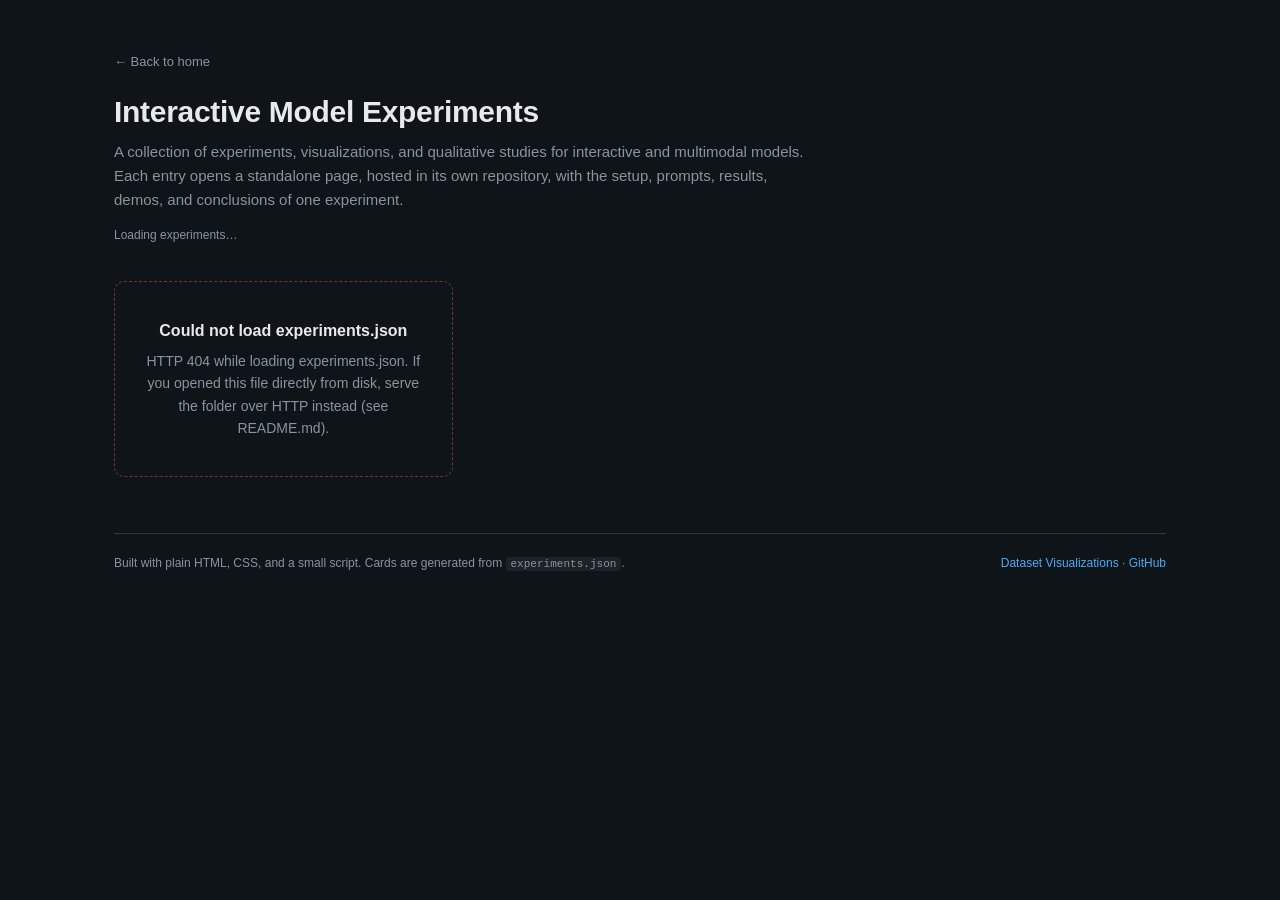
==== index.html @ 6265938a "Interactive Model Experiments panel: standalone repo, one Pages site per experiment Co-Authored-By: " ====
<!DOCTYPE html>
<html lang="en">
<head>
<meta charset="UTF-8">
<meta name="viewport" content="width=device-width, initial-scale=1">
<title>Interactive Model Experiments — Jianxu</title>
<meta name="description" content="A collection of experiments, visualizations, and qualitative studies for interactive and multimodal models.">
<link rel="stylesheet" href="style.css">
</head>
<body>
<div class="wrap">
  <header class="page-header">
    <a href="https://jxb1st.github.io/" class="back-link">← Back to home</a>
    <h1>Interactive Model Experiments</h1>
    <p class="tagline">
      A collection of experiments, visualizations, and qualitative studies for interactive and
      multimodal models. Each entry opens a standalone page, hosted in its own repository, with the setup, prompts,
      results, demos, and conclusions of one experiment.
    </p>
    <p class="panel-meta" id="experiment-count">Loading experiments…</p>
  </header>

  <section class="grid" id="experiment-grid" aria-live="polite">
    <noscript>
      <div class="error-state">
        <strong>JavaScript is required</strong>
        The experiment list is generated from <code>experiments.json</code> at load time.
      </div>
    </noscript>
  </section>

  <div class="empty-state" id="empty-state" hidden>
    <strong>No experiments yet</strong>
    Add an entry to <code>experiments.json</code> pointing at the experiment's own GitHub Pages site.
    See <code>README.md</code> in this repository for the schema.
  </div>

  <footer class="page-footer">
    <span>Built with plain HTML, CSS, and a small script. Cards are generated from <code>experiments.json</code>.</span>
    <span><a href="https://jxb1st.github.io/datasets/">Dataset Visualizations</a> · <a href="https://github.com/jxb1st">GitHub</a></span>
  </footer>
</div>
<script src="script.js"></script>
</body>
</html>
---- style.css ----
/* Interactive Model Experiments — shared stylesheet for the panel (index.html)
   and for every experiment page (experiments/<slug>/index.html).
   Palette matches /datasets/ so the two panels read as one site. */

:root {
  --bg: #0f1419;
  --panel: #1a2129;
  --panel-2: #141b22;
  --border: #2d3640;
  --text: #e6e9ed;
  --muted: #8a949e;
  --accent: #4dabf7;
  --good: #51cf66;
  --warn: #ffa94d;
  --bad: #ff6b6b;
  --purple: #b197fc;
  --highlight: #ffd43b;
  --mono: ui-monospace, SFMono-Regular, Menlo, Consolas, "Liberation Mono", monospace;
  --sans: -apple-system, BlinkMacSystemFont, "Segoe UI", Helvetica, Arial, sans-serif;
}

* { box-sizing: border-box; }
html { color-scheme: dark; }
body {
  margin: 0;
  font-family: var(--sans);
  background: var(--bg);
  color: var(--text);
  line-height: 1.6;
  -webkit-text-size-adjust: 100%;
}
a { color: var(--accent); }
img, video { max-width: 100%; height: auto; }
.wrap { max-width: 1100px; margin: 0 auto; padding: 48px 24px 80px; }

/* ---------- Header / navigation ---------- */
header.page-header { margin-bottom: 36px; }
.back-link {
  display: inline-block;
  font-size: 13px;
  color: var(--muted);
  text-decoration: none;
  margin-bottom: 20px;
}
.back-link:hover { color: var(--accent); }
h1 {
  margin: 0 0 10px;
  font-size: 30px;
  font-weight: 700;
  letter-spacing: -0.3px;
  line-height: 1.25;
  text-wrap: balance;
}
.tagline { margin: 0; color: var(--muted); font-size: 15px; max-width: 700px; }
.panel-meta { margin-top: 14px; font-size: 12px; color: var(--muted); }

/* ---------- Experiment cards (panel) ---------- */
.grid {
  display: grid;
  grid-template-columns: repeat(auto-fill, minmax(320px, 1fr));
  gap: 18px;
}
.card {
  background: var(--panel);
  border: 1px solid var(--border);
  border-radius: 10px;
  padding: 20px;
  display: flex;
  flex-direction: column;
  min-height: 220px;
  min-width: 0;
  transition: transform 0.12s ease, border-color 0.12s ease;
  text-decoration: none;
  color: inherit;
  position: relative;
  overflow: hidden;
}
.card:hover { border-color: var(--accent); transform: translateY(-2px); }
.card:focus-visible { outline: 2px solid var(--accent); outline-offset: 2px; }
.card-head { display: flex; align-items: center; gap: 10px; margin-bottom: 8px; }
.card-icon {
  width: 36px; height: 36px; flex-shrink: 0;
  display: inline-flex; align-items: center; justify-content: center;
  border-radius: 8px;
  background: rgba(77, 171, 247, 0.1);
  color: var(--accent);
  font-size: 15px; font-weight: 700; letter-spacing: 0.2px;
}
.card-icon.c1 { background: rgba(77, 171, 247, 0.12); color: #4dabf7; }
.card-icon.c2 { background: rgba(177, 151, 252, 0.12); color: #b197fc; }
.card-icon.c3 { background: rgba(81, 207, 102, 0.12); color: #51cf66; }
.card-icon.c4 { background: rgba(255, 169, 77, 0.12); color: #ffa94d; }
.card-icon.c5 { background: rgba(38, 198, 218, 0.12); color: #26c6da; }
.card-icon.c6 { background: rgba(255, 107, 107, 0.12); color: #ff8a65; }
.card h2 { margin: 0; font-size: 17px; font-weight: 600; color: var(--text); line-height: 1.35; }
.card p { margin: 0 0 14px; font-size: 13px; color: var(--muted); flex: 1; }
.card-meta {
  display: flex; flex-wrap: wrap; gap: 6px 12px; align-items: center;
  font-size: 12px; color: var(--muted); margin-bottom: 10px;
}
.card-stats { display: flex; gap: 14px; flex-wrap: wrap; font-size: 12px; color: var(--muted); margin-bottom: 12px; }
.card-stats strong { color: var(--text); font-weight: 600; }
.card-tags { display: flex; gap: 6px; flex-wrap: wrap; margin-bottom: 12px; }
.tag {
  display: inline-block; padding: 2px 8px; border-radius: 10px;
  font-size: 11px; font-weight: 500;
  background: rgba(77, 171, 247, 0.12); color: var(--accent);
  border: 1px solid rgba(77, 171, 247, 0.25);
}
.card-cta { display: inline-flex; align-items: center; gap: 4px; color: var(--accent); font-size: 13px; font-weight: 500; margin-top: auto; }
.card-cta::after { content: "→"; transition: transform 0.12s; }
.card:hover .card-cta::after { transform: translateX(3px); }

/* status pill: shared by cards and experiment headers */
.status {
  display: inline-block; padding: 1px 8px; border-radius: 10px;
  font-size: 11px; font-weight: 600; letter-spacing: 0.3px; text-transform: uppercase;
  border: 1px solid var(--border); color: var(--muted); background: var(--panel-2);
}
.status.completed { color: var(--good); border-color: rgba(81, 207, 102, 0.35); background: rgba(81, 207, 102, 0.08); }
.status.in-progress, .status.running { color: var(--warn); border-color: rgba(255, 169, 77, 0.35); background: rgba(255, 169, 77, 0.08); }
.status.planned { color: var(--muted); }
.status.failed { color: var(--bad); border-color: rgba(255, 107, 107, 0.35); background: rgba(255, 107, 107, 0.08); }
.undated { color: var(--warn); }
.demo-badge {
  position: absolute; top: 14px; right: 14px;
  font-size: 10px; font-weight: 700; text-transform: uppercase; letter-spacing: 0.5px;
  color: var(--highlight); background: var(--bg); padding: 2px 8px; border-radius: 10px;
  border: 1px solid rgba(255, 212, 59, 0.4);
}

/* empty / error states */
.empty-state, .error-state {
  border: 1px dashed var(--border); border-radius: 10px; padding: 36px 24px;
  text-align: center; color: var(--muted); font-size: 14px;
}
.empty-state strong, .error-state strong { display: block; color: var(--text); font-size: 16px; margin-bottom: 6px; }
.empty-state code, .error-state code { font-family: var(--mono); font-size: 12.5px; color: var(--text); }
.error-state { border-color: rgba(255, 107, 107, 0.4); }

/* ---------- Footer ---------- */
footer.page-footer {
  margin-top: 56px; padding-top: 20px; border-top: 1px solid var(--border);
  color: var(--muted); font-size: 12px;
  display: flex; justify-content: space-between; flex-wrap: wrap; gap: 8px;
}
footer.page-footer a { color: var(--accent); text-decoration: none; }
footer.page-footer a:hover { text-decoration: underline; }

/* =====================================================================
   Experiment page components
   ===================================================================== */
.exp-header { margin-bottom: 28px; }
.exp-title-row { display: flex; align-items: flex-start; gap: 14px; }
.exp-title-row .card-icon { width: 44px; height: 44px; font-size: 17px; margin-top: 4px; }
.exp-meta { display: flex; flex-wrap: wrap; gap: 8px 14px; align-items: center; font-size: 13px; color: var(--muted); margin: 10px 0 14px; }
.exp-summary { margin: 0; max-width: 760px; color: var(--text); font-size: 15px; }

/* table of contents: filled by script.js from the h2[id] on the page; empty when JS is off */
.exp-toc { margin: 0 0 32px; padding: 14px 18px; background: var(--panel-2); border: 1px solid var(--border); border-radius: 8px; font-size: 13px; }
.exp-toc:empty { display: none; }
.exp-toc ol { margin: 0; padding: 0; list-style: none; display: flex; flex-wrap: wrap; gap: 4px 16px; }
.exp-toc a { color: var(--muted); text-decoration: none; }
.exp-toc a:hover { color: var(--accent); }

.exp-section { margin: 0 0 44px; padding-top: 8px; }
.exp-section h2 {
  margin: 0 0 14px; font-size: 20px; font-weight: 600; letter-spacing: -0.2px;
  padding-bottom: 8px; border-bottom: 1px solid var(--border);
}
.exp-section h3 { margin: 22px 0 8px; font-size: 15px; font-weight: 600; color: var(--text); }
.exp-section p, .exp-section li { max-width: 760px; font-size: 14.5px; }
.exp-section p { margin: 0 0 12px; }
.exp-section ul, .exp-section ol { margin: 0 0 12px; padding-left: 22px; }
.exp-section > :last-child { margin-bottom: 0; }

/* key/value facts (setup, reproduction) */
.facts { display: grid; grid-template-columns: max-content 1fr; gap: 6px 18px; margin: 0 0 12px; font-size: 14px; }
.facts dt { color: var(--muted); }
.facts dd { margin: 0; min-width: 0; overflow-wrap: anywhere; }

/* pipeline steps */
.pipeline { display: flex; flex-wrap: wrap; gap: 8px; align-items: center; margin: 0 0 12px; padding: 0; list-style: none; }
.pipeline li { background: var(--panel); border: 1px solid var(--border); border-radius: 8px; padding: 8px 12px; font-size: 13px; }
.pipeline li + li::before { content: "→"; color: var(--muted); margin-right: 8px; }

/* ---------- Prompt blocks ---------- */
.prompt {
  border: 1px solid var(--border); border-left: 3px solid var(--purple); border-radius: 8px;
  background: var(--panel); margin: 0 0 14px; overflow: hidden;
}
.prompt-head {
  display: flex; justify-content: space-between; align-items: center; gap: 8px;
  padding: 7px 14px; font-size: 11px; font-weight: 600; letter-spacing: 0.5px; text-transform: uppercase;
  color: var(--purple); background: rgba(177, 151, 252, 0.08); border-bottom: 1px solid var(--border);
}
.prompt-head .prompt-note { font-weight: 400; text-transform: none; letter-spacing: 0; color: var(--muted); }
.prompt-body { margin: 0; padding: 12px 14px; font-family: var(--mono); font-size: 13px; line-height: 1.55; white-space: pre-wrap; overflow-wrap: anywhere; color: var(--text); }
.prompt.system { border-left-color: var(--accent); }
.prompt.system .prompt-head { color: var(--accent); background: rgba(77, 171, 247, 0.08); }
.prompt.user { border-left-color: var(--purple); }
.prompt.response { border-left-color: var(--good); }
.prompt.response .prompt-head { color: var(--good); background: rgba(81, 207, 102, 0.08); }
.prompt.response .prompt-body { font-family: var(--sans); font-size: 14px; }
.prompt.variant { border-left-color: var(--warn); }
.prompt.variant .prompt-head { color: var(--warn); background: rgba(255, 169, 77, 0.08); }
.prompt details > summary { cursor: pointer; padding: 8px 14px; font-size: 13px; color: var(--muted); }
.prompt details[open] > summary { border-bottom: 1px solid var(--border); }

/* ---------- Code / JSON ---------- */
pre.code {
  margin: 0 0 14px; padding: 12px 14px; background: var(--panel-2); border: 1px solid var(--border);
  border-radius: 8px; font-family: var(--mono); font-size: 12.5px; line-height: 1.5; overflow-x: auto; color: var(--text);
}
pre.code[data-lang]::before { content: attr(data-lang); display: block; font-size: 10px; letter-spacing: 0.5px; text-transform: uppercase; color: var(--muted); margin-bottom: 6px; }
code { font-family: var(--mono); font-size: 0.92em; background: rgba(255, 255, 255, 0.06); padding: 1px 5px; border-radius: 4px; }
pre code { background: none; padding: 0; font-size: inherit; }

/* ---------- Tables ---------- */
.table-wrap { overflow-x: auto; margin: 0 0 14px; border: 1px solid var(--border); border-radius: 8px; }
table.results { border-collapse: collapse; width: 100%; font-size: 13.5px; font-variant-numeric: tabular-nums; }
table.results th, table.results td { padding: 8px 12px; border-bottom: 1px solid var(--border); text-align: left; white-space: nowrap; }
table.results th { font-size: 11px; letter-spacing: 0.5px; text-transform: uppercase; color: var(--muted); font-weight: 600; background: var(--panel-2); }
table.results tr:last-child td { border-bottom: 0; }
table.results td.num, table.results th.num { text-align: right; }
table.results td.best { color: var(--good); font-weight: 600; }
table.results tr.highlight td { background: rgba(77, 171, 247, 0.06); }
.table-note { margin: -6px 0 14px; font-size: 12px; color: var(--muted); }

/* ---------- Figures / media ---------- */
.fig { margin: 0 0 18px; }
.fig img, .fig video, .fig svg { display: block; width: 100%; max-width: 100%; border: 1px solid var(--border); border-radius: 8px; background: var(--panel-2); }
.fig figcaption { margin-top: 8px; font-size: 13px; color: var(--text); }
.fig .fig-desc { display: block; margin-top: 2px; font-size: 12.5px; color: var(--muted); }
.fig.narrow { max-width: 560px; }
.media-grid { display: grid; grid-template-columns: repeat(auto-fit, minmax(260px, 1fr)); gap: 16px; margin: 0 0 14px; }
.media-grid .fig { margin: 0; }

/* ---------- Side-by-side comparison ---------- */
.compare { border: 1px solid var(--border); border-radius: 10px; background: var(--panel); margin: 0 0 18px; overflow: hidden; }
.compare-head { padding: 10px 16px; font-size: 13px; font-weight: 600; border-bottom: 1px solid var(--border); background: var(--panel-2); }
.compare-input { padding: 14px 16px; border-bottom: 1px solid var(--border); }
.compare-input .label, .compare-cell .label, .compare-obs .label {
  display: block; font-size: 11px; font-weight: 600; letter-spacing: 0.5px; text-transform: uppercase; color: var(--muted); margin-bottom: 6px;
}
.compare-input video, .compare-input img { max-width: 480px; border-radius: 6px; border: 1px solid var(--border); }
.compare-grid { display: grid; grid-template-columns: repeat(auto-fit, minmax(240px, 1fr)); }
.compare-cell { padding: 14px 16px; border-right: 1px solid var(--border); border-bottom: 1px solid var(--border); font-size: 14px; min-width: 0; overflow-wrap: anywhere; }
.compare-cell:last-child { border-right: 0; }
.compare-cell.reference { background: rgba(81, 207, 102, 0.05); }
.compare-cell.reference .label { color: var(--good); }
.compare-cell .model-name { font-weight: 600; margin-bottom: 4px; }
.compare-obs { padding: 14px 16px; font-size: 14px; color: var(--text); background: rgba(77, 171, 247, 0.05); }
.compare-obs .label { color: var(--accent); }
.verdict { display: inline-block; font-size: 11px; font-weight: 600; padding: 1px 7px; border-radius: 8px; margin-left: 6px; vertical-align: middle; }
.verdict.ok { color: var(--good); background: rgba(81, 207, 102, 0.12); }
.verdict.bad { color: var(--bad); background: rgba(255, 107, 107, 0.12); }
.verdict.partial { color: var(--warn); background: rgba(255, 169, 77, 0.12); }

/* ---------- Case cards (success / failure) ---------- */
.cases { display: grid; grid-template-columns: repeat(auto-fit, minmax(300px, 1fr)); gap: 14px; margin: 0 0 14px; }
.case { background: var(--panel); border: 1px solid var(--border); border-left: 3px solid var(--muted); border-radius: 8px; padding: 14px 16px; font-size: 14px; min-width: 0; }
.case.success { border-left-color: var(--good); }
.case.failure { border-left-color: var(--bad); }
.case .case-title { font-weight: 600; margin-bottom: 6px; }
.case p { margin: 0 0 8px; font-size: 13.5px; }
.case .output { font-family: var(--mono); font-size: 12.5px; background: var(--panel-2); border-radius: 6px; padding: 8px 10px; white-space: pre-wrap; overflow-wrap: anywhere; margin: 6px 0; }

/* ---------- Callouts / expandable text ---------- */
.callout { border: 1px solid var(--border); border-left: 3px solid var(--accent); border-radius: 8px; background: var(--panel); padding: 12px 16px; margin: 0 0 14px; font-size: 14px; }
.callout.warn { border-left-color: var(--warn); }
.callout.good { border-left-color: var(--good); }
details.expand { border: 1px solid var(--border); border-radius: 8px; background: var(--panel); margin: 0 0 14px; }
details.expand > summary { cursor: pointer; padding: 10px 14px; font-size: 13.5px; font-weight: 500; color: var(--accent); }
details.expand > summary:focus-visible { outline: 2px solid var(--accent); outline-offset: -2px; }
details.expand > .expand-body { padding: 0 14px 14px; font-size: 14px; }
details.expand > .expand-body > :last-child { margin-bottom: 0; }

/* ---------- Responsive ---------- */
@media (max-width: 640px) {
  .wrap { padding: 32px 16px 56px; }
  h1 { font-size: 24px; }
  .grid { grid-template-columns: 1fr; }
  .facts { grid-template-columns: 1fr; gap: 2px 0; }
  .facts dd { margin-bottom: 8px; }
  .compare-grid { grid-template-columns: 1fr; }
  .compare-cell { border-right: 0; }
  .exp-title-row { gap: 10px; }
}
@media (prefers-reduced-motion: reduce) {
  .card, .card-cta::after { transition: none; }
}
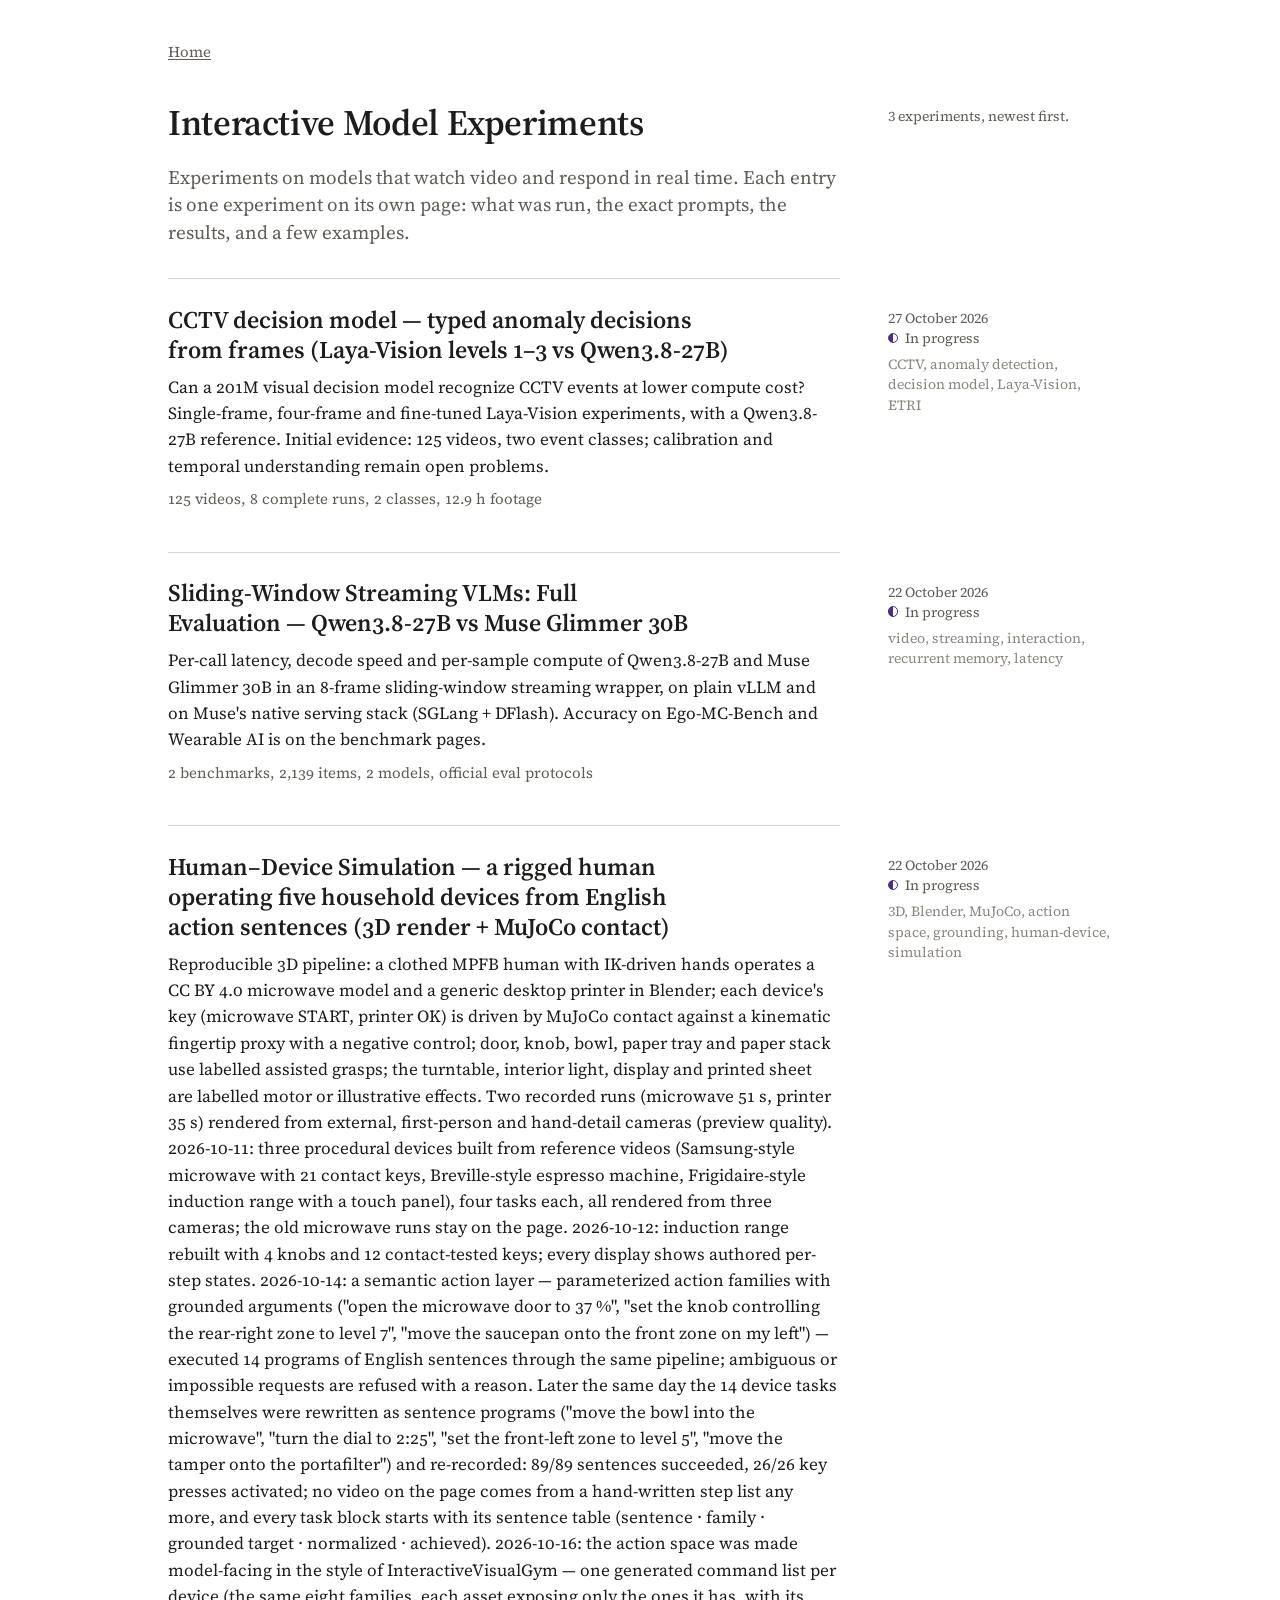
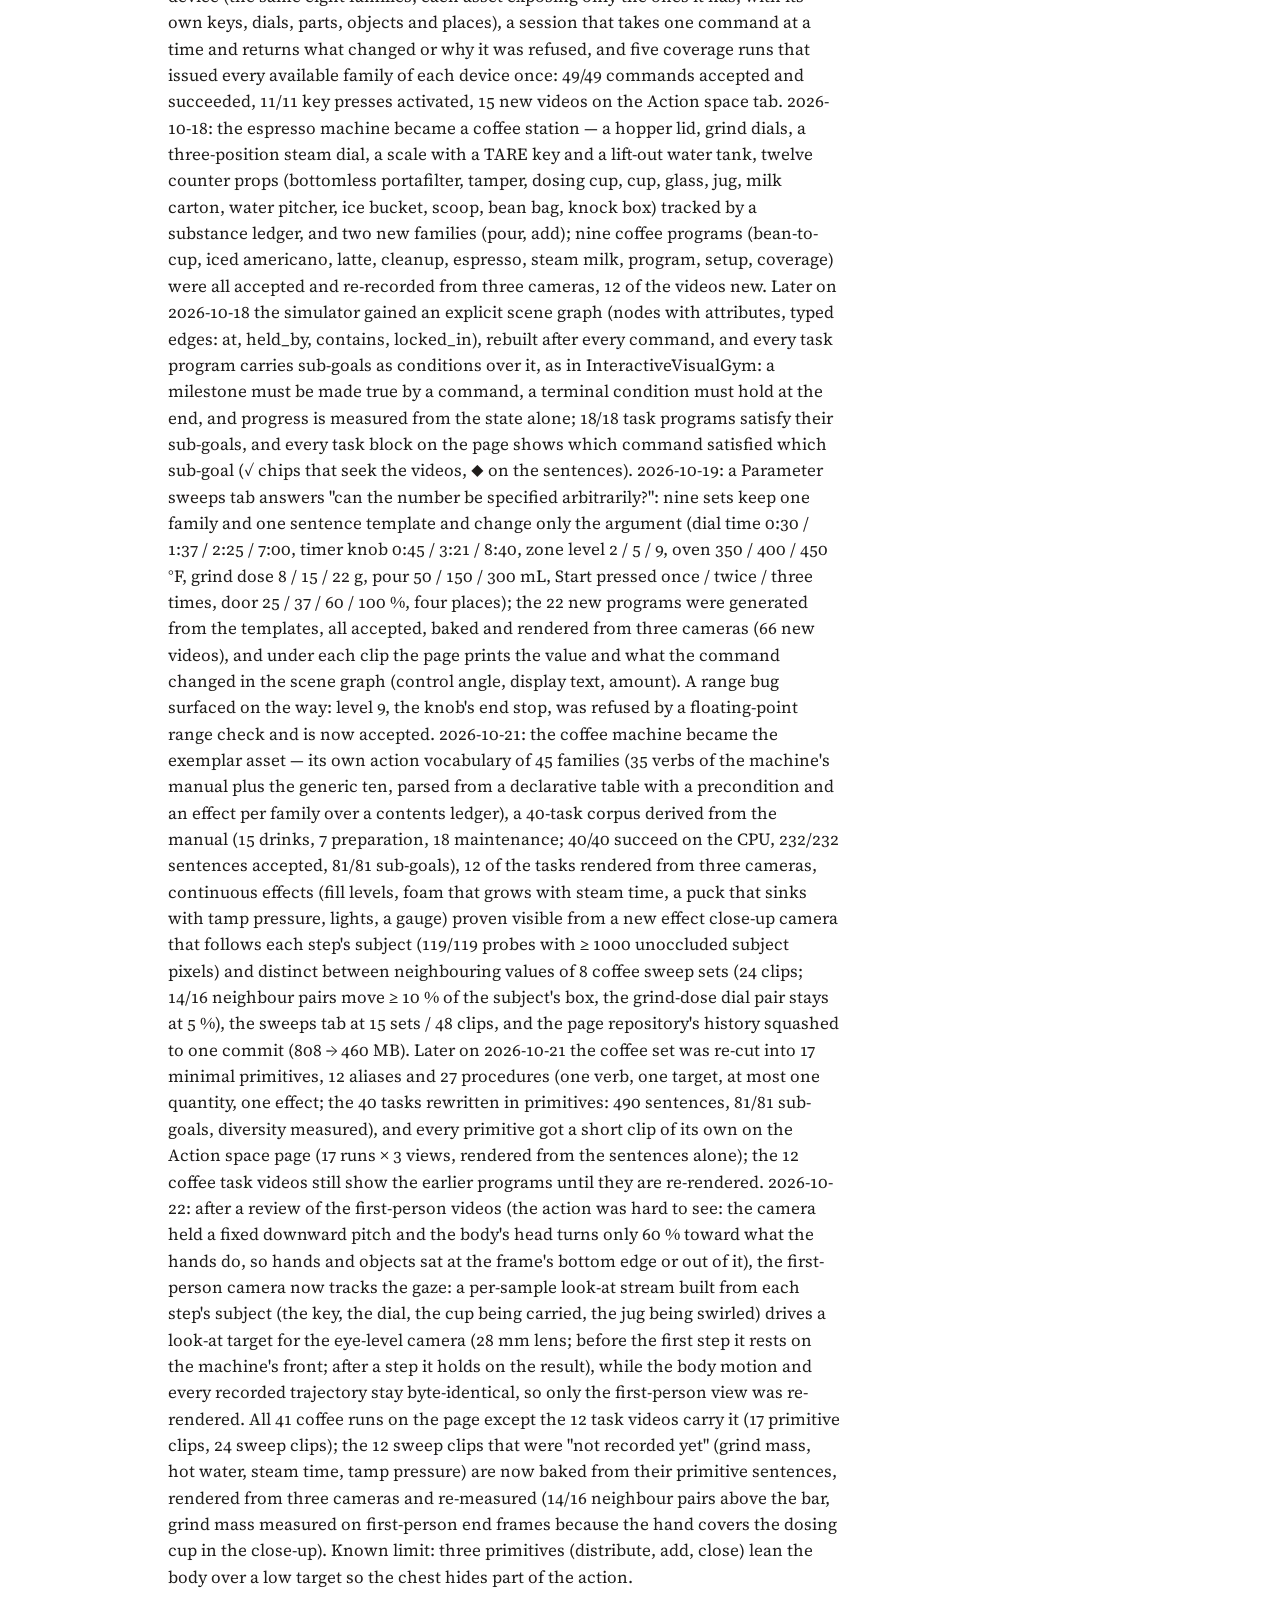
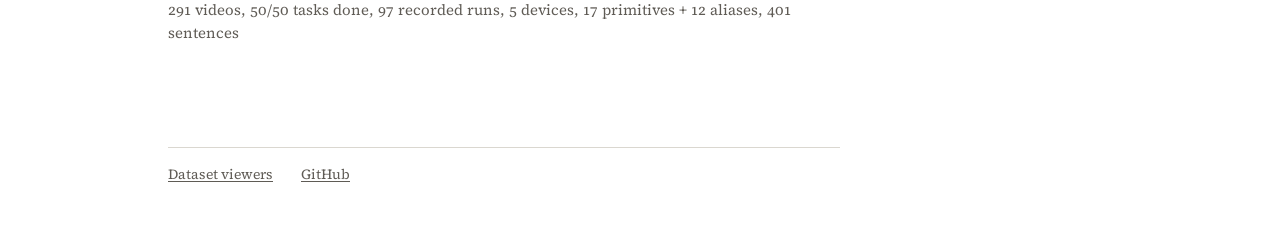
==== commit 490ffbad: "Redesign: one serif family, white paper, margin notes; index as a dated list; template with Setup/Pr" ====
--- a/index.html
+++ b/index.html
@@ -3,43 +3,42 @@
 <head>
 <meta charset="UTF-8">
 <meta name="viewport" content="width=device-width, initial-scale=1">
-<title>Interactive Model Experiments — Jianxu</title>
-<meta name="description" content="A collection of experiments, visualizations, and qualitative studies for interactive and multimodal models.">
+<title>Interactive Model Experiments</title>
+<meta name="description" content="Experiments on models that watch video and respond in real time: setup, prompts, results and examples for each one.">
+<link rel="preconnect" href="https://fonts.googleapis.com">
+<link rel="preconnect" href="https://fonts.gstatic.com" crossorigin>
+<link href="https://fonts.googleapis.com/css2?family=Source+Serif+4:ital,opsz,wght@0,8..60,400..700;1,8..60,400..700&display=swap" rel="stylesheet">
 <link rel="stylesheet" href="style.css">
 </head>
 <body>
-<div class="wrap">
-  <header class="page-header">
-    <a href="https://jxb1st.github.io/" class="back-link">← Back to home</a>
+<main class="page index">
+  <nav class="crumb"><a href="https://jxb1st.github.io/">Home</a></nav>
+
+  <header class="exp-header">
+    <aside class="note" id="experiment-count">Loading the list.</aside>
     <h1>Interactive Model Experiments</h1>
-    <p class="tagline">
-      A collection of experiments, visualizations, and qualitative studies for interactive and
-      multimodal models. Each entry opens a standalone page, hosted in its own repository, with the setup, prompts,
-      results, demos, and conclusions of one experiment.
-    </p>
-    <p class="panel-meta" id="experiment-count">Loading experiments…</p>
+    <p class="lead">Experiments on models that watch video and respond in real time. Each entry is one experiment on its own page: what was run, the exact prompts, the results, and a few examples.</p>
   </header>
 
-  <section class="grid" id="experiment-grid" aria-live="polite">
+  <ol class="entries" id="experiment-grid" aria-live="polite">
     <noscript>
-      <div class="error-state">
+      <li class="error-state">
         <strong>JavaScript is required</strong>
-        The experiment list is generated from <code>experiments.json</code> at load time.
-      </div>
+        The list is generated from <code>experiments.json</code> when the page loads.
+      </li>
     </noscript>
-  </section>
+  </ol>
 
-  <div class="empty-state" id="empty-state" hidden>
+  <p class="empty-state" id="empty-state" hidden>
     <strong>No experiments yet</strong>
-    Add an entry to <code>experiments.json</code> pointing at the experiment's own GitHub Pages site.
-    See <code>README.md</code> in this repository for the schema.
-  </div>
+    Add an entry to <code>experiments.json</code>; <code>README.md</code> lists the fields.
+  </p>
 
   <footer class="page-footer">
-    <span>Built with plain HTML, CSS, and a small script. Cards are generated from <code>experiments.json</code>.</span>
-    <span><a href="https://jxb1st.github.io/datasets/">Dataset Visualizations</a> · <a href="https://github.com/jxb1st">GitHub</a></span>
+    <a href="https://jxb1st.github.io/datasets/">Dataset viewers</a>
+    <a href="https://github.com/jxb1st">GitHub</a>
   </footer>
-</div>
+</main>
 <script src="script.js"></script>
 </body>
 </html>
--- a/style.css
+++ b/style.css
@@ -1,292 +1,387 @@
-/* Interactive Model Experiments — shared stylesheet for the panel (index.html)
-   and for every experiment page (experiments/<slug>/index.html).
-   Palette matches /datasets/ so the two panels read as one site. */
+/* Interactive Model Experiments: shared stylesheet for the panel index and every experiment page.
+   The experiment template carries an identical copy; check_page.py enforces that.
+   Design notes live in the publish-panel skill (design.md). One serif family, white paper,
+   one accent, and a right-hand margin column for dates, status and qualifications. */
 
 :root {
-  --bg: #0f1419;
-  --panel: #1a2129;
-  --panel-2: #141b22;
-  --border: #2d3640;
-  --text: #e6e9ed;
-  --muted: #8a949e;
-  --accent: #4dabf7;
-  --good: #51cf66;
-  --warn: #ffa94d;
-  --bad: #ff6b6b;
-  --purple: #b197fc;
-  --highlight: #ffd43b;
-  --mono: ui-monospace, SFMono-Regular, Menlo, Consolas, "Liberation Mono", monospace;
-  --sans: -apple-system, BlinkMacSystemFont, "Segoe UI", Helvetica, Arial, sans-serif;
-}
-
-* { box-sizing: border-box; }
-html { color-scheme: dark; }
+  --paper: #ffffff;
+  --ink: #1f1d1b;
+  --ink-2: #5f5b55;
+  --ink-3: #8b867e;
+  --rule: #dad7d0;
+  --field: #f3f2ee;
+  --accent: #4b2e83;
+  --accent-soft: #ece7f4;
+  --fail: #9a3b2e;
+
+  --serif: "Source Serif 4", Georgia, "Times New Roman", serif;
+  --mono: ui-monospace, "SF Mono", Menlo, Consolas, "Liberation Mono", monospace;
+
+  --measure: 42rem;   /* main column: about 66 characters at 17 px */
+  --margin: 14rem;    /* margin column for notes */
+  --gap: 3rem;
+}
+
+/* ---------- page ---------- */
+
+html { background: var(--paper); -webkit-text-size-adjust: 100%; }
+
 body {
   margin: 0;
-  font-family: var(--sans);
-  background: var(--bg);
-  color: var(--text);
-  line-height: 1.6;
-  -webkit-text-size-adjust: 100%;
-}
-a { color: var(--accent); }
-img, video { max-width: 100%; height: auto; }
-.wrap { max-width: 1100px; margin: 0 auto; padding: 48px 24px 80px; }
-
-/* ---------- Header / navigation ---------- */
-header.page-header { margin-bottom: 36px; }
-.back-link {
+  background: var(--paper);
+  color: var(--ink);
+  font-family: var(--serif);
+  font-size: 1.0625rem;
+  line-height: 1.55;
+  font-variant-numeric: oldstyle-nums proportional-nums;
+  font-optical-sizing: auto;
+}
+
+.page {
+  box-sizing: content-box;
+  max-width: var(--measure);
+  margin: 0 auto;
+  padding: 2.5rem 1rem 4rem;
+}
+
+/* Wide screens: reserve the margin column on the right. */
+@media (min-width: 62rem) {
+  .page { padding-right: calc(1rem + var(--margin) + var(--gap)); }
+}
+
+::selection { background: var(--accent-soft); }
+
+:focus-visible { outline: 2px solid var(--accent); outline-offset: 2px; }
+
+a {
+  color: var(--accent);
+  text-decoration: underline;
+  text-decoration-thickness: 1px;
+  text-underline-offset: 0.15em;
+}
+
+p { margin: 0 0 1rem; }
+ul, ol { margin: 0 0 1rem; padding-left: 1.4rem; }
+li { margin: 0.2rem 0; }
+strong { font-weight: 600; }
+hr { border: 0; border-top: 1px solid var(--rule); margin: 2.5rem 0; }
+
+/* ---------- header ---------- */
+
+.crumb { font-size: 0.9375rem; margin: 0 0 2.5rem; }
+.crumb a { color: var(--ink-2); }
+.crumb a:hover { color: var(--accent); }
+
+h1 {
+  font-size: 2.25rem;
+  line-height: 1.12;
+  font-weight: 600;
+  letter-spacing: -0.01em;
+  margin: 0 0 1.25rem;
+  text-wrap: balance;
+}
+
+/* The finding: the one paragraph a reader must not miss. Identical to the manifest summary. */
+.exp-summary {
+  font-size: 1.5rem;
+  line-height: 1.38;
+  color: var(--accent);
+  margin: 0 0 2.5rem;
+  text-wrap: pretty;
+}
+
+/* Plain lead paragraph for the index (not a finding). */
+.lead { font-size: 1.1875rem; line-height: 1.45; color: var(--ink-2); margin: 0 0 1rem; }
+
+/* ---------- margin notes ---------- */
+
+/* A note qualifies the element it follows in the source: a denominator, "metric adapted",
+   the date and status of the experiment. On wide screens it floats into the margin column. */
+.note {
+  font-size: 0.875rem;
+  line-height: 1.45;
+  color: var(--ink-2);
+  font-variant-numeric: tabular-nums;
+}
+.note p { margin: 0 0 0.4rem; }
+.note > span, .note > time { display: block; }
+
+@media (min-width: 62rem) {
+  .note {
+    float: right;
+    clear: right;
+    width: var(--margin);
+    margin: 0.2rem calc(-1 * (var(--margin) + var(--gap))) 1rem 0;
+  }
+}
+@media (max-width: 61.99rem) {
+  .note {
+    margin: 0.5rem 0 1.25rem;
+    padding-left: 0.75rem;
+    border-left: 2px solid var(--rule);
+  }
+  /* Phones: title first, then the status block, then the finding. */
+  .exp-header { display: flex; flex-direction: column; }
+  .exp-header h1 { order: 0; margin-bottom: 0.9rem; }
+  .exp-header .note { order: 1; margin: 0 0 1.25rem; }
+  .exp-header .exp-summary { order: 2; }
+}
+
+/* ---------- status ---------- */
+
+.status { white-space: nowrap; }
+.status::before {
+  content: "";
   display: inline-block;
-  font-size: 13px;
-  color: var(--muted);
-  text-decoration: none;
-  margin-bottom: 20px;
-}
-.back-link:hover { color: var(--accent); }
-h1 {
-  margin: 0 0 10px;
-  font-size: 30px;
-  font-weight: 700;
-  letter-spacing: -0.3px;
+  width: 0.6em;
+  height: 0.6em;
+  border-radius: 50%;
+  border: 1.5px solid var(--accent);
+  background: var(--accent);
+  margin-right: 0.45em;
+  vertical-align: 0.02em;
+}
+.status.in-progress::before { background: linear-gradient(90deg, var(--accent) 50%, transparent 50%); }
+.status.planned::before { background: transparent; border-color: var(--ink-3); }
+.status.failed { color: var(--fail); }
+.status.failed::before {
+  content: "\00d7";
+  width: auto;
+  height: auto;
+  border: 0;
+  background: none;
+  border-radius: 0;
+  font-weight: 600;
+  line-height: 1;
+}
+
+/* ---------- sections ---------- */
+
+.exp-section { margin: 0 0 1rem; }
+.exp-section::after { content: ""; display: block; clear: both; }
+
+h2 {
+  font-size: 1.3125rem;
   line-height: 1.25;
-  text-wrap: balance;
-}
-.tagline { margin: 0; color: var(--muted); font-size: 15px; max-width: 700px; }
-.panel-meta { margin-top: 14px; font-size: 12px; color: var(--muted); }
-
-/* ---------- Experiment cards (panel) ---------- */
-.grid {
+  font-weight: 600;
+  margin: 2.75rem 0 0.9rem;
+  clear: both;
+}
+h3 {
+  font-size: 1.0625rem;
+  line-height: 1.35;
+  font-weight: 600;
+  margin: 1.75rem 0 0.5rem;
+}
+
+/* Elements that may use the margin column too (figures, wide tables). */
+@media (min-width: 62rem) {
+  .wide { width: calc(100% + var(--margin) + var(--gap)); clear: both; }
+}
+
+/* ---------- facts (setup) ---------- */
+
+dl.facts {
   display: grid;
-  grid-template-columns: repeat(auto-fill, minmax(320px, 1fr));
-  gap: 18px;
-}
-.card {
-  background: var(--panel);
-  border: 1px solid var(--border);
-  border-radius: 10px;
-  padding: 20px;
+  grid-template-columns: 9rem minmax(0, 1fr);
+  column-gap: 1.25rem;
+  row-gap: 0.35rem;
+  margin: 0 0 1.25rem;
+}
+dl.facts dt { color: var(--ink-2); }
+dl.facts dd { margin: 0; }
+@media (max-width: 40rem) {
+  dl.facts { grid-template-columns: 1fr; row-gap: 0; }
+  dl.facts dt { margin-top: 0.5rem; font-size: 0.9375rem; }
+}
+
+/* ---------- prompts and code ---------- */
+
+pre, code, kbd, samp { font-family: var(--mono); }
+
+pre {
+  margin: 0;
+  font-size: 0.8125rem;
+  line-height: 1.5;
+  white-space: pre-wrap;
+  overflow-wrap: anywhere;
+  font-variant-numeric: normal;
+}
+
+code { font-size: 0.875em; background: var(--field); padding: 0.05em 0.3em; border-radius: 2px; }
+pre code { background: none; padding: 0; font-size: inherit; }
+
+.prompt, pre.code {
+  background: var(--field);
+  border-radius: 3px;
+  padding: 0.7rem 0.95rem;
+  margin: 0 0 0.75rem;
+}
+pre.code { padding: 0.8rem 0.95rem; margin-bottom: 1.25rem; }
+
+.prompt > summary, .prompt-head {
+  font-size: 0.9375rem;
+  font-weight: 600;
+  cursor: pointer;
+  list-style: none;
+}
+.prompt > summary::-webkit-details-marker { display: none; }
+.prompt > summary::before { content: "\25B8"; display: inline-block; width: 1em; color: var(--ink-3); }
+.prompt[open] > summary::before { content: "\25BE"; }
+.prompt-head { cursor: default; margin-bottom: 0.5rem; }
+.prompt-note { font-weight: 400; color: var(--ink-2); }
+.prompt > summary + pre, .prompt > summary + .prompt-body { margin-top: 0.6rem; }
+.prompt.response { background: var(--accent-soft); }
+
+details.expand { margin: 0 0 1rem; }
+details.expand > summary { cursor: pointer; font-weight: 600; font-size: 0.9375rem; }
+details.expand > .expand-body { margin-top: 0.5rem; }
+
+/* ---------- tables ---------- */
+
+.table-wrap { overflow-x: auto; margin: 0 0 1.25rem; }
+
+table.results {
+  width: 100%;
+  border-collapse: collapse;
+  font-size: 0.9375rem;
+  line-height: 1.4;
+  font-variant-numeric: lining-nums tabular-nums;
+}
+table.results caption {
+  text-align: left;
+  font-weight: 600;
+  padding: 0 0 0.5rem;
+}
+table.results th, table.results td {
+  padding: 0.4rem 0.9rem 0.4rem 0;
+  text-align: left;
+  vertical-align: top;
+}
+table.results th:last-child, table.results td:last-child { padding-right: 0; }
+table.results thead th { font-weight: 600; border-bottom: 1px solid var(--ink); }
+table.results tbody td { border-bottom: 1px solid var(--rule); }
+table.results tbody tr:last-child td { border-bottom: 1px solid var(--ink); }
+table.results .num { text-align: right; }
+table.results .best { font-weight: 600; }
+table.results .sub td { color: var(--ink-2); }
+
+/* ---------- figures and media ---------- */
+
+figure.fig { margin: 0.5rem 0 1.75rem; }
+figure.fig img, figure.fig video {
+  display: block;
+  width: 100%;
+  height: auto;
+  background: var(--field);
+}
+figure.fig figcaption {
+  font-size: 0.875rem;
+  line-height: 1.45;
+  color: var(--ink-2);
+  margin-top: 0.55rem;
+}
+figure.fig figcaption strong { color: var(--ink); }
+figure.wide figcaption { max-width: var(--measure); }
+
+.media-grid {
+  display: grid;
+  grid-template-columns: repeat(auto-fit, minmax(15rem, 1fr));
+  gap: 1.25rem;
+  margin: 0.5rem 0 1.75rem;
+}
+.media-grid figure.fig { margin: 0; }
+
+/* ---------- side-by-side comparison ---------- */
+
+.compare { margin: 0.5rem 0 2rem; border-top: 1px solid var(--ink); padding-top: 0.75rem; }
+.compare-head { font-weight: 600; margin-bottom: 0.75rem; }
+.compare-input { margin-bottom: 1rem; }
+.compare-input video, .compare-input img { display: block; width: 100%; height: auto; background: var(--field); }
+.compare-grid {
+  display: grid;
+  grid-template-columns: repeat(auto-fit, minmax(13rem, 1fr));
+  gap: 1rem 1.5rem;
+}
+.compare .label {
+  display: block;
+  font-size: 0.875rem;
+  color: var(--ink-2);
+  margin-bottom: 0.3rem;
+}
+.compare-cell.reference { border-left: 2px solid var(--rule); padding-left: 0.75rem; }
+.compare-obs { margin-top: 1rem; font-size: 0.9375rem; }
+.verdict.ok { color: var(--accent); }
+.verdict.bad { color: var(--fail); }
+
+/* ---------- cases ---------- */
+
+ul.cases { list-style: none; padding: 0; margin: 0.5rem 0 1.5rem; }
+.case { padding-left: 0.9rem; border-left: 2px solid var(--accent); margin: 0 0 1.25rem; }
+.case.failure { border-left-color: var(--fail); }
+.case-title { font-weight: 600; margin-bottom: 0.25rem; }
+.case p { margin-bottom: 0.5rem; }
+.case .output {
+  font-family: var(--mono);
+  font-size: 0.8125rem;
+  line-height: 1.5;
+  white-space: pre-wrap;
+  overflow-wrap: anywhere;
+  background: var(--field);
+  border-radius: 3px;
+  padding: 0.6rem 0.8rem;
+}
+
+/* ---------- index entries (panel) ---------- */
+
+ol.entries { list-style: none; padding: 0; margin: 2rem 0 0; }
+.entry { padding: 1.6rem 0 1.9rem; border-top: 1px solid var(--rule); }
+.entry::after { content: ""; display: block; clear: both; }
+.entry h2 { font-size: 1.5rem; margin: 0 0 0.55rem; text-wrap: balance; clear: none; }
+.entry h2 a { color: var(--ink); text-decoration: none; }
+.entry h2 a:hover { color: var(--accent); text-decoration: underline; }
+.entry p { margin: 0 0 0.5rem; }
+.entry-stats { font-size: 0.9375rem; color: var(--ink-2); }
+.entry .note .tags { color: var(--ink-3); margin-top: 0.35rem; }
+
+.empty-state, .error-state {
+  margin: 2rem 0;
+  padding-top: 1rem;
+  border-top: 1px solid var(--rule);
+  color: var(--ink-2);
+}
+.error-state strong, .empty-state strong { display: block; color: var(--ink); margin-bottom: 0.25rem; }
+
+/* ---------- footer ---------- */
+
+.page-footer {
+  clear: both;
+  margin-top: 4rem;
+  padding-top: 1rem;
+  border-top: 1px solid var(--rule);
+  font-size: 0.875rem;
+  color: var(--ink-2);
   display: flex;
-  flex-direction: column;
-  min-height: 220px;
-  min-width: 0;
-  transition: transform 0.12s ease, border-color 0.12s ease;
-  text-decoration: none;
-  color: inherit;
-  position: relative;
-  overflow: hidden;
-}
-.card:hover { border-color: var(--accent); transform: translateY(-2px); }
-.card:focus-visible { outline: 2px solid var(--accent); outline-offset: 2px; }
-.card-head { display: flex; align-items: center; gap: 10px; margin-bottom: 8px; }
-.card-icon {
-  width: 36px; height: 36px; flex-shrink: 0;
-  display: inline-flex; align-items: center; justify-content: center;
-  border-radius: 8px;
-  background: rgba(77, 171, 247, 0.1);
-  color: var(--accent);
-  font-size: 15px; font-weight: 700; letter-spacing: 0.2px;
-}
-.card-icon.c1 { background: rgba(77, 171, 247, 0.12); color: #4dabf7; }
-.card-icon.c2 { background: rgba(177, 151, 252, 0.12); color: #b197fc; }
-.card-icon.c3 { background: rgba(81, 207, 102, 0.12); color: #51cf66; }
-.card-icon.c4 { background: rgba(255, 169, 77, 0.12); color: #ffa94d; }
-.card-icon.c5 { background: rgba(38, 198, 218, 0.12); color: #26c6da; }
-.card-icon.c6 { background: rgba(255, 107, 107, 0.12); color: #ff8a65; }
-.card h2 { margin: 0; font-size: 17px; font-weight: 600; color: var(--text); line-height: 1.35; }
-.card p { margin: 0 0 14px; font-size: 13px; color: var(--muted); flex: 1; }
-.card-meta {
-  display: flex; flex-wrap: wrap; gap: 6px 12px; align-items: center;
-  font-size: 12px; color: var(--muted); margin-bottom: 10px;
-}
-.card-stats { display: flex; gap: 14px; flex-wrap: wrap; font-size: 12px; color: var(--muted); margin-bottom: 12px; }
-.card-stats strong { color: var(--text); font-weight: 600; }
-.card-tags { display: flex; gap: 6px; flex-wrap: wrap; margin-bottom: 12px; }
-.tag {
-  display: inline-block; padding: 2px 8px; border-radius: 10px;
-  font-size: 11px; font-weight: 500;
-  background: rgba(77, 171, 247, 0.12); color: var(--accent);
-  border: 1px solid rgba(77, 171, 247, 0.25);
-}
-.card-cta { display: inline-flex; align-items: center; gap: 4px; color: var(--accent); font-size: 13px; font-weight: 500; margin-top: auto; }
-.card-cta::after { content: "→"; transition: transform 0.12s; }
-.card:hover .card-cta::after { transform: translateX(3px); }
-
-/* status pill: shared by cards and experiment headers */
-.status {
-  display: inline-block; padding: 1px 8px; border-radius: 10px;
-  font-size: 11px; font-weight: 600; letter-spacing: 0.3px; text-transform: uppercase;
-  border: 1px solid var(--border); color: var(--muted); background: var(--panel-2);
-}
-.status.completed { color: var(--good); border-color: rgba(81, 207, 102, 0.35); background: rgba(81, 207, 102, 0.08); }
-.status.in-progress, .status.running { color: var(--warn); border-color: rgba(255, 169, 77, 0.35); background: rgba(255, 169, 77, 0.08); }
-.status.planned { color: var(--muted); }
-.status.failed { color: var(--bad); border-color: rgba(255, 107, 107, 0.35); background: rgba(255, 107, 107, 0.08); }
-.undated { color: var(--warn); }
-.demo-badge {
-  position: absolute; top: 14px; right: 14px;
-  font-size: 10px; font-weight: 700; text-transform: uppercase; letter-spacing: 0.5px;
-  color: var(--highlight); background: var(--bg); padding: 2px 8px; border-radius: 10px;
-  border: 1px solid rgba(255, 212, 59, 0.4);
-}
-
-/* empty / error states */
-.empty-state, .error-state {
-  border: 1px dashed var(--border); border-radius: 10px; padding: 36px 24px;
-  text-align: center; color: var(--muted); font-size: 14px;
-}
-.empty-state strong, .error-state strong { display: block; color: var(--text); font-size: 16px; margin-bottom: 6px; }
-.empty-state code, .error-state code { font-family: var(--mono); font-size: 12.5px; color: var(--text); }
-.error-state { border-color: rgba(255, 107, 107, 0.4); }
-
-/* ---------- Footer ---------- */
-footer.page-footer {
-  margin-top: 56px; padding-top: 20px; border-top: 1px solid var(--border);
-  color: var(--muted); font-size: 12px;
-  display: flex; justify-content: space-between; flex-wrap: wrap; gap: 8px;
-}
-footer.page-footer a { color: var(--accent); text-decoration: none; }
-footer.page-footer a:hover { text-decoration: underline; }
-
-/* =====================================================================
-   Experiment page components
-   ===================================================================== */
-.exp-header { margin-bottom: 28px; }
-.exp-title-row { display: flex; align-items: flex-start; gap: 14px; }
-.exp-title-row .card-icon { width: 44px; height: 44px; font-size: 17px; margin-top: 4px; }
-.exp-meta { display: flex; flex-wrap: wrap; gap: 8px 14px; align-items: center; font-size: 13px; color: var(--muted); margin: 10px 0 14px; }
-.exp-summary { margin: 0; max-width: 760px; color: var(--text); font-size: 15px; }
-
-/* table of contents: filled by script.js from the h2[id] on the page; empty when JS is off */
-.exp-toc { margin: 0 0 32px; padding: 14px 18px; background: var(--panel-2); border: 1px solid var(--border); border-radius: 8px; font-size: 13px; }
-.exp-toc:empty { display: none; }
-.exp-toc ol { margin: 0; padding: 0; list-style: none; display: flex; flex-wrap: wrap; gap: 4px 16px; }
-.exp-toc a { color: var(--muted); text-decoration: none; }
-.exp-toc a:hover { color: var(--accent); }
-
-.exp-section { margin: 0 0 44px; padding-top: 8px; }
-.exp-section h2 {
-  margin: 0 0 14px; font-size: 20px; font-weight: 600; letter-spacing: -0.2px;
-  padding-bottom: 8px; border-bottom: 1px solid var(--border);
-}
-.exp-section h3 { margin: 22px 0 8px; font-size: 15px; font-weight: 600; color: var(--text); }
-.exp-section p, .exp-section li { max-width: 760px; font-size: 14.5px; }
-.exp-section p { margin: 0 0 12px; }
-.exp-section ul, .exp-section ol { margin: 0 0 12px; padding-left: 22px; }
-.exp-section > :last-child { margin-bottom: 0; }
-
-/* key/value facts (setup, reproduction) */
-.facts { display: grid; grid-template-columns: max-content 1fr; gap: 6px 18px; margin: 0 0 12px; font-size: 14px; }
-.facts dt { color: var(--muted); }
-.facts dd { margin: 0; min-width: 0; overflow-wrap: anywhere; }
-
-/* pipeline steps */
-.pipeline { display: flex; flex-wrap: wrap; gap: 8px; align-items: center; margin: 0 0 12px; padding: 0; list-style: none; }
-.pipeline li { background: var(--panel); border: 1px solid var(--border); border-radius: 8px; padding: 8px 12px; font-size: 13px; }
-.pipeline li + li::before { content: "→"; color: var(--muted); margin-right: 8px; }
-
-/* ---------- Prompt blocks ---------- */
-.prompt {
-  border: 1px solid var(--border); border-left: 3px solid var(--purple); border-radius: 8px;
-  background: var(--panel); margin: 0 0 14px; overflow: hidden;
-}
-.prompt-head {
-  display: flex; justify-content: space-between; align-items: center; gap: 8px;
-  padding: 7px 14px; font-size: 11px; font-weight: 600; letter-spacing: 0.5px; text-transform: uppercase;
-  color: var(--purple); background: rgba(177, 151, 252, 0.08); border-bottom: 1px solid var(--border);
-}
-.prompt-head .prompt-note { font-weight: 400; text-transform: none; letter-spacing: 0; color: var(--muted); }
-.prompt-body { margin: 0; padding: 12px 14px; font-family: var(--mono); font-size: 13px; line-height: 1.55; white-space: pre-wrap; overflow-wrap: anywhere; color: var(--text); }
-.prompt.system { border-left-color: var(--accent); }
-.prompt.system .prompt-head { color: var(--accent); background: rgba(77, 171, 247, 0.08); }
-.prompt.user { border-left-color: var(--purple); }
-.prompt.response { border-left-color: var(--good); }
-.prompt.response .prompt-head { color: var(--good); background: rgba(81, 207, 102, 0.08); }
-.prompt.response .prompt-body { font-family: var(--sans); font-size: 14px; }
-.prompt.variant { border-left-color: var(--warn); }
-.prompt.variant .prompt-head { color: var(--warn); background: rgba(255, 169, 77, 0.08); }
-.prompt details > summary { cursor: pointer; padding: 8px 14px; font-size: 13px; color: var(--muted); }
-.prompt details[open] > summary { border-bottom: 1px solid var(--border); }
-
-/* ---------- Code / JSON ---------- */
-pre.code {
-  margin: 0 0 14px; padding: 12px 14px; background: var(--panel-2); border: 1px solid var(--border);
-  border-radius: 8px; font-family: var(--mono); font-size: 12.5px; line-height: 1.5; overflow-x: auto; color: var(--text);
-}
-pre.code[data-lang]::before { content: attr(data-lang); display: block; font-size: 10px; letter-spacing: 0.5px; text-transform: uppercase; color: var(--muted); margin-bottom: 6px; }
-code { font-family: var(--mono); font-size: 0.92em; background: rgba(255, 255, 255, 0.06); padding: 1px 5px; border-radius: 4px; }
-pre code { background: none; padding: 0; font-size: inherit; }
-
-/* ---------- Tables ---------- */
-.table-wrap { overflow-x: auto; margin: 0 0 14px; border: 1px solid var(--border); border-radius: 8px; }
-table.results { border-collapse: collapse; width: 100%; font-size: 13.5px; font-variant-numeric: tabular-nums; }
-table.results th, table.results td { padding: 8px 12px; border-bottom: 1px solid var(--border); text-align: left; white-space: nowrap; }
-table.results th { font-size: 11px; letter-spacing: 0.5px; text-transform: uppercase; color: var(--muted); font-weight: 600; background: var(--panel-2); }
-table.results tr:last-child td { border-bottom: 0; }
-table.results td.num, table.results th.num { text-align: right; }
-table.results td.best { color: var(--good); font-weight: 600; }
-table.results tr.highlight td { background: rgba(77, 171, 247, 0.06); }
-.table-note { margin: -6px 0 14px; font-size: 12px; color: var(--muted); }
-
-/* ---------- Figures / media ---------- */
-.fig { margin: 0 0 18px; }
-.fig img, .fig video, .fig svg { display: block; width: 100%; max-width: 100%; border: 1px solid var(--border); border-radius: 8px; background: var(--panel-2); }
-.fig figcaption { margin-top: 8px; font-size: 13px; color: var(--text); }
-.fig .fig-desc { display: block; margin-top: 2px; font-size: 12.5px; color: var(--muted); }
-.fig.narrow { max-width: 560px; }
-.media-grid { display: grid; grid-template-columns: repeat(auto-fit, minmax(260px, 1fr)); gap: 16px; margin: 0 0 14px; }
-.media-grid .fig { margin: 0; }
-
-/* ---------- Side-by-side comparison ---------- */
-.compare { border: 1px solid var(--border); border-radius: 10px; background: var(--panel); margin: 0 0 18px; overflow: hidden; }
-.compare-head { padding: 10px 16px; font-size: 13px; font-weight: 600; border-bottom: 1px solid var(--border); background: var(--panel-2); }
-.compare-input { padding: 14px 16px; border-bottom: 1px solid var(--border); }
-.compare-input .label, .compare-cell .label, .compare-obs .label {
-  display: block; font-size: 11px; font-weight: 600; letter-spacing: 0.5px; text-transform: uppercase; color: var(--muted); margin-bottom: 6px;
-}
-.compare-input video, .compare-input img { max-width: 480px; border-radius: 6px; border: 1px solid var(--border); }
-.compare-grid { display: grid; grid-template-columns: repeat(auto-fit, minmax(240px, 1fr)); }
-.compare-cell { padding: 14px 16px; border-right: 1px solid var(--border); border-bottom: 1px solid var(--border); font-size: 14px; min-width: 0; overflow-wrap: anywhere; }
-.compare-cell:last-child { border-right: 0; }
-.compare-cell.reference { background: rgba(81, 207, 102, 0.05); }
-.compare-cell.reference .label { color: var(--good); }
-.compare-cell .model-name { font-weight: 600; margin-bottom: 4px; }
-.compare-obs { padding: 14px 16px; font-size: 14px; color: var(--text); background: rgba(77, 171, 247, 0.05); }
-.compare-obs .label { color: var(--accent); }
-.verdict { display: inline-block; font-size: 11px; font-weight: 600; padding: 1px 7px; border-radius: 8px; margin-left: 6px; vertical-align: middle; }
-.verdict.ok { color: var(--good); background: rgba(81, 207, 102, 0.12); }
-.verdict.bad { color: var(--bad); background: rgba(255, 107, 107, 0.12); }
-.verdict.partial { color: var(--warn); background: rgba(255, 169, 77, 0.12); }
-
-/* ---------- Case cards (success / failure) ---------- */
-.cases { display: grid; grid-template-columns: repeat(auto-fit, minmax(300px, 1fr)); gap: 14px; margin: 0 0 14px; }
-.case { background: var(--panel); border: 1px solid var(--border); border-left: 3px solid var(--muted); border-radius: 8px; padding: 14px 16px; font-size: 14px; min-width: 0; }
-.case.success { border-left-color: var(--good); }
-.case.failure { border-left-color: var(--bad); }
-.case .case-title { font-weight: 600; margin-bottom: 6px; }
-.case p { margin: 0 0 8px; font-size: 13.5px; }
-.case .output { font-family: var(--mono); font-size: 12.5px; background: var(--panel-2); border-radius: 6px; padding: 8px 10px; white-space: pre-wrap; overflow-wrap: anywhere; margin: 6px 0; }
-
-/* ---------- Callouts / expandable text ---------- */
-.callout { border: 1px solid var(--border); border-left: 3px solid var(--accent); border-radius: 8px; background: var(--panel); padding: 12px 16px; margin: 0 0 14px; font-size: 14px; }
-.callout.warn { border-left-color: var(--warn); }
-.callout.good { border-left-color: var(--good); }
-details.expand { border: 1px solid var(--border); border-radius: 8px; background: var(--panel); margin: 0 0 14px; }
-details.expand > summary { cursor: pointer; padding: 10px 14px; font-size: 13.5px; font-weight: 500; color: var(--accent); }
-details.expand > summary:focus-visible { outline: 2px solid var(--accent); outline-offset: -2px; }
-details.expand > .expand-body { padding: 0 14px 14px; font-size: 14px; }
-details.expand > .expand-body > :last-child { margin-bottom: 0; }
-
-/* ---------- Responsive ---------- */
-@media (max-width: 640px) {
-  .wrap { padding: 32px 16px 56px; }
-  h1 { font-size: 24px; }
-  .grid { grid-template-columns: 1fr; }
-  .facts { grid-template-columns: 1fr; gap: 2px 0; }
-  .facts dd { margin-bottom: 8px; }
-  .compare-grid { grid-template-columns: 1fr; }
-  .compare-cell { border-right: 0; }
-  .exp-title-row { gap: 10px; }
-}
-@media (prefers-reduced-motion: reduce) {
-  .card, .card-cta::after { transition: none; }
-}
+  flex-wrap: wrap;
+  gap: 0.5rem 1.75rem;
+}
+.page-footer a { color: var(--ink-2); }
+.page-footer a:hover { color: var(--accent); }
+
+/* ---------- small screens ---------- */
+
+@media (max-width: 40rem) {
+  body { font-size: 1rem; }
+  .page { padding: 1.5rem 1rem 3rem; }
+  h1 { font-size: 1.75rem; }
+  .exp-summary { font-size: 1.25rem; margin-bottom: 1.75rem; }
+  .lead { font-size: 1.0625rem; }
+  h2 { font-size: 1.1875rem; margin-top: 2.25rem; }
+  .entry h2 { font-size: 1.25rem; }
+}
+
+@media print {
+  .crumb, .page-footer { display: none; }
+  .page { padding: 0; max-width: none; }
+  a { color: inherit; text-decoration: none; }
+}
